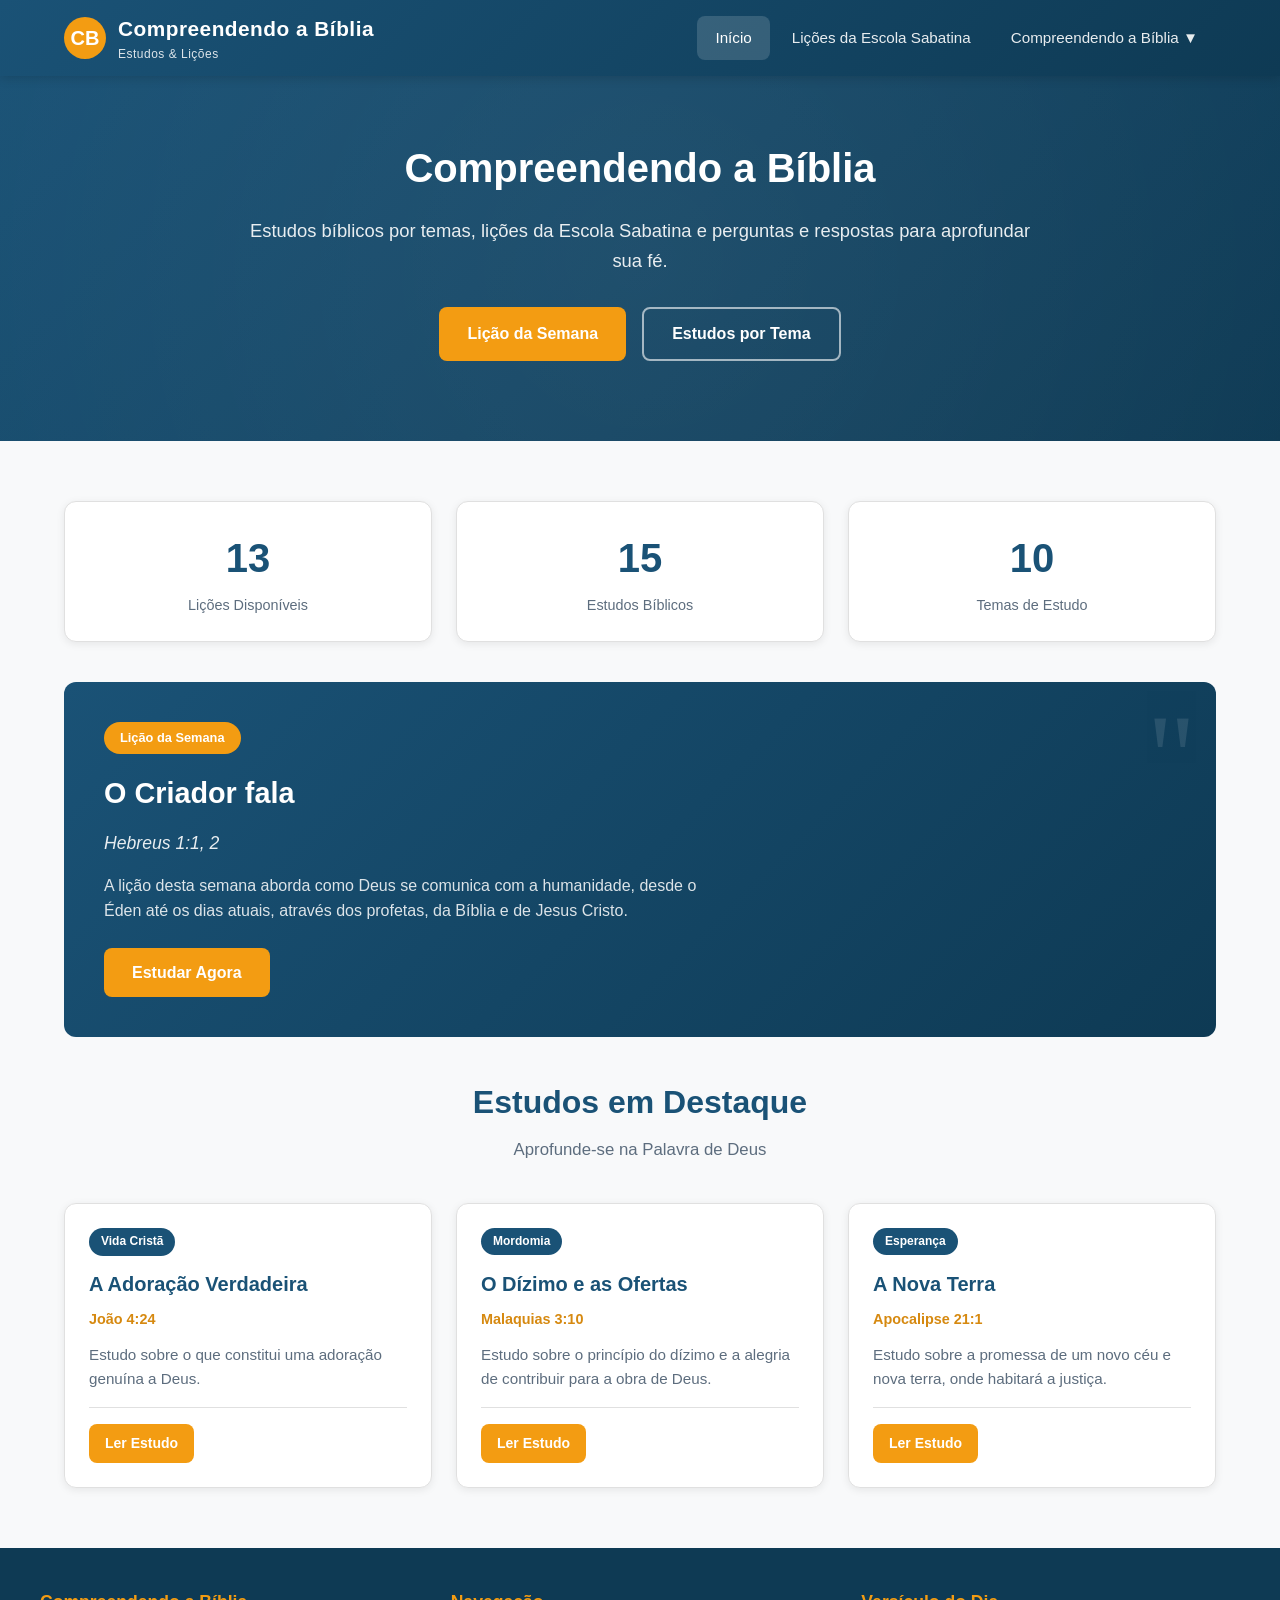
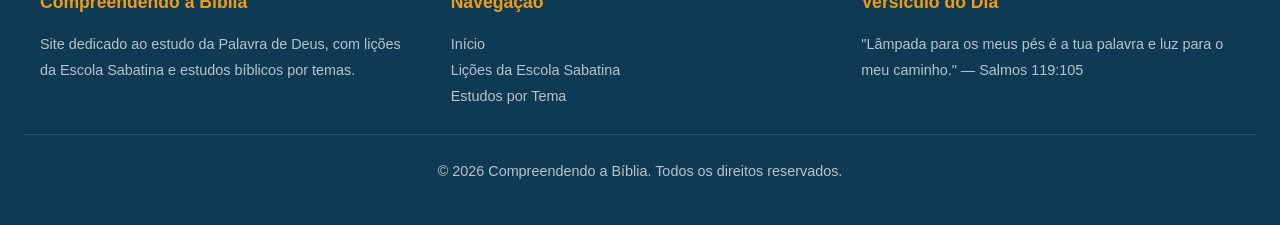
==== index.html @ 9265e379 "Add files via upload" ====
<!DOCTYPE html>
<html lang="pt-BR">
<head>
  <meta charset="UTF-8">
  <meta name="viewport" content="width=device-width, initial-scale=1.0">
  <title>Compreendendo a Bíblia — Estudos Bíblicos</title>
  <meta name="description" content="Site de estudos bíblicos por temas, lições da Escola Sabatina e perguntas e respostas para edificação espiritual.">
  <link rel="stylesheet" href="css/style.css">
  <link rel="icon" href="data:image/svg+xml,<svg xmlns='http://www.w3.org/2000/svg' viewBox='0 0 100 100'><text y='.9em' font-size='90'>📖</text></svg>">
</head>
<body>
  <header class="header">
    <div class="header-top">
      <a href="index.html" class="logo">
        <div class="logo-icon">CB</div>
        <div class="logo-text">
          Compreendendo a Bíblia
          <span>Estudos & Lições</span>
        </div>
      </a>
      <button class="nav-toggle" id="navToggle" aria-label="Menu">☰</button>
      <nav class="nav" id="nav">
        <a href="index.html" class="active">Início</a>
        <a href="licoes.html">Lições da Escola Sabatina</a>
        <div class="nav-dropdown">
          <a href="estudos.html" class="nav-dropdown-toggle">Compreendendo a Bíblia ▼</a>
          <div class="nav-dropdown-menu">
            <a href="tema-biblia.html">A Bíblia</a>
          </div>
        </div>
      </nav>
    </div>
  </header>

  <main id="app">
    <!-- Conteúdo renderizado via JavaScript -->
  </main>

  <footer class="footer">
    <div class="footer-content">
      <div>
        <h3>Compreendendo a Bíblia</h3>
        <p>Site dedicado ao estudo da Palavra de Deus, com lições da Escola Sabatina e estudos bíblicos por temas.</p>
      </div>
      <div>
        <h3>Navegação</h3>
        <p><a href="index.html">Início</a></p>
        <p><a href="licoes.html">Lições da Escola Sabatina</a></p>
        <p><a href="estudos.html">Estudos por Tema</a></p>
      </div>
      <div>
        <h3>Versículo do Dia</h3>
        <p>"Lâmpada para os meus pés é a tua palavra e luz para o meu caminho." — Salmos 119:105</p>
      </div>
    </div>
    <div class="footer-bottom">
      <p>&copy; 2026 Compreendendo a Bíblia. Todos os direitos reservados.</p>
    </div>
  </footer>

  <script src="js/data.js"></script>
  <script src="js/app.js"></script>
</body>
</html>
---- css/style.css ----
/* ============================================================
   ESTILOS DO SITE — Compreendendo a Bíblia
   ============================================================ */

:root {
  --primary: #1a5276;
  --primary-dark: #0e3a54;
  --primary-light: #2980b9;
  --secondary: #f39c12;
  --secondary-dark: #d68910;
  --accent: #27ae60;
  --text: #2c3e50;
  --text-light: #5d6d7e;
  --bg: #f8f9fa;
  --bg-card: #ffffff;
  --border: #e0e0e0;
  --shadow: 0 2px 8px rgba(0, 0, 0, 0.08);
  --shadow-hover: 0 4px 16px rgba(0, 0, 0, 0.12);
  --radius: 8px;
  --radius-lg: 12px;
  --transition: all 0.3s ease;
}

* {
  margin: 0;
  padding: 0;
  box-sizing: border-box;
}

html {
  scroll-behavior: smooth;
}

body {
  font-family: 'Segoe UI', Tahoma, Geneva, Verdana, sans-serif;
  background-color: var(--bg);
  color: var(--text);
  line-height: 1.6;
  min-height: 100vh;
  display: flex;
  flex-direction: column;
}

/* ============ HEADER ============ */
.header {
  background: linear-gradient(135deg, var(--primary) 0%, var(--primary-dark) 100%);
  color: white;
  padding: 0;
  position: sticky;
  top: 0;
  z-index: 1000;
  box-shadow: 0 2px 10px rgba(0, 0, 0, 0.15);
}

.header-top {
  display: flex;
  align-items: center;
  justify-content: space-between;
  padding: 12px 24px;
  max-width: 1200px;
  margin: 0 auto;
}

.logo {
  display: flex;
  align-items: center;
  gap: 12px;
  text-decoration: none;
  color: white;
}

.logo-icon {
  width: 42px;
  height: 42px;
  background: var(--secondary);
  border-radius: 50%;
  display: flex;
  align-items: center;
  justify-content: center;
  font-size: 20px;
  font-weight: bold;
}

.logo-text {
  font-size: 1.3rem;
  font-weight: 700;
  letter-spacing: 0.5px;
}

.logo-text span {
  display: block;
  font-size: 0.75rem;
  font-weight: 400;
  opacity: 0.85;
}

.nav-toggle {
  display: none;
  background: none;
  border: none;
  color: white;
  font-size: 1.5rem;
  cursor: pointer;
  padding: 8px;
}

.nav {
  display: flex;
  gap: 4px;
}

.nav a {
  color: rgba(255, 255, 255, 0.9);
  text-decoration: none;
  padding: 10px 18px;
  border-radius: var(--radius);
  font-weight: 500;
  font-size: 0.95rem;
  transition: var(--transition);
}

.nav a:hover,
.nav a.active {
  background: rgba(255, 255, 255, 0.15);
  color: white;
}

/* Dropdown Menu */
.nav-dropdown {
  position: relative;
}

.nav-dropdown-toggle {
  display: flex;
  align-items: center;
  gap: 4px;
}

.nav-dropdown-menu {
  display: none;
  position: absolute;
  top: 100%;
  left: 0;
  background: var(--primary-dark);
  min-width: 180px;
  border-radius: var(--radius);
  padding: 8px 0;
  box-shadow: 0 4px 12px rgba(0, 0, 0, 0.15);
  z-index: 1001;
}

.nav-dropdown:hover .nav-dropdown-menu {
  display: block;
}

.nav-dropdown-menu a {
  display: block;
  padding: 10px 20px;
  color: rgba(255, 255, 255, 0.9);
  text-decoration: none;
  transition: var(--transition);
}

.nav-dropdown-menu a:hover {
  background: rgba(255, 255, 255, 0.1);
  color: white;
}

/* ============ HERO ============ */
.hero {
  background: linear-gradient(135deg, var(--primary) 0%, var(--primary-dark) 100%);
  color: white;
  padding: 60px 24px 80px;
  text-align: center;
  position: relative;
  overflow: hidden;
}

.hero::before {
  content: '';
  position: absolute;
  top: -50%;
  left: -50%;
  width: 200%;
  height: 200%;
  background: radial-gradient(circle, rgba(255,255,255,0.05) 0%, transparent 60%);
  animation: pulse 8s ease-in-out infinite;
}

@keyframes pulse {
  0%, 100% { transform: scale(1); }
  50% { transform: scale(1.05); }
}

.hero-content {
  position: relative;
  z-index: 1;
  max-width: 800px;
  margin: 0 auto;
}

.hero h1 {
  font-size: 2.5rem;
  margin-bottom: 16px;
  font-weight: 700;
}

.hero p {
  font-size: 1.15rem;
  opacity: 0.9;
  margin-bottom: 32px;
}

.hero-cta {
  display: flex;
  gap: 16px;
  justify-content: center;
  flex-wrap: wrap;
}

/* ============ BOTÕES ============ */
.btn {
  display: inline-flex;
  align-items: center;
  gap: 8px;
  padding: 12px 28px;
  border-radius: var(--radius);
  font-size: 1rem;
  font-weight: 600;
  text-decoration: none;
  cursor: pointer;
  border: none;
  transition: var(--transition);
}

.btn-primary {
  background: var(--secondary);
  color: white;
}

.btn-primary:hover {
  background: var(--secondary-dark);
  transform: translateY(-2px);
  box-shadow: 0 4px 12px rgba(243, 156, 18, 0.4);
}

.btn-outline {
  background: transparent;
  color: white;
  border: 2px solid rgba(255, 255, 255, 0.6);
}

.btn-outline:hover {
  background: rgba(255, 255, 255, 0.1);
  border-color: white;
}

.btn-small {
  padding: 8px 16px;
  font-size: 0.875rem;
}

/* ============ CONTAINER ============ */
.container {
  max-width: 1200px;
  margin: 0 auto;
  padding: 0 24px;
  width: 100%;
}

.section {
  padding: 60px 0;
}

.section-title {
  text-align: center;
  margin-bottom: 40px;
}

.section-title h2 {
  font-size: 2rem;
  color: var(--primary);
  margin-bottom: 8px;
}

.section-title p {
  color: var(--text-light);
  font-size: 1.05rem;
}

/* ============ CARDS ============ */
.cards-grid {
  display: grid;
  grid-template-columns: repeat(auto-fill, minmax(320px, 1fr));
  gap: 24px;
}

.card {
  background: var(--bg-card);
  border-radius: var(--radius-lg);
  padding: 24px;
  box-shadow: var(--shadow);
  transition: var(--transition);
  border: 1px solid var(--border);
  display: flex;
  flex-direction: column;
}

.card:hover {
  transform: translateY(-4px);
  box-shadow: var(--shadow-hover);
}

.card-badge {
  display: inline-block;
  background: var(--primary);
  color: white;
  padding: 4px 12px;
  border-radius: 20px;
  font-size: 0.75rem;
  font-weight: 600;
  margin-bottom: 12px;
  width: fit-content;
}

.card-badge.secondary {
  background: var(--secondary);
}

.card-badge.accent {
  background: var(--accent);
}

.card h3 {
  font-size: 1.25rem;
  color: var(--primary);
  margin-bottom: 8px;
}

.card .versiculo {
  color: var(--secondary-dark);
  font-weight: 600;
  font-size: 0.9rem;
  margin-bottom: 12px;
}

.card p {
  color: var(--text-light);
  font-size: 0.95rem;
  flex-grow: 1;
  margin-bottom: 16px;
}

.card-footer {
  display: flex;
  justify-content: space-between;
  align-items: center;
  padding-top: 16px;
  border-top: 1px solid var(--border);
}

.card-date {
  font-size: 0.85rem;
  color: var(--text-light);
}

/* ============ LIÇÃO DA SEMANA ============ */
.licao-destaque {
  background: linear-gradient(135deg, var(--primary) 0%, var(--primary-dark) 100%);
  color: white;
  border-radius: var(--radius-lg);
  padding: 40px;
  margin-bottom: 40px;
  position: relative;
  overflow: hidden;
}

.licao-destaque::before {
  content: '"';
  position: absolute;
  top: -20px;
  right: 20px;
  font-size: 120px;
  opacity: 0.1;
  font-family: Georgia, serif;
}

.licao-destaque .badge {
  display: inline-block;
  background: var(--secondary);
  color: white;
  padding: 6px 16px;
  border-radius: 20px;
  font-size: 0.8rem;
  font-weight: 600;
  margin-bottom: 16px;
}

.licao-destaque h2 {
  font-size: 1.8rem;
  margin-bottom: 12px;
}

.licao-destaque .versiculo {
  font-size: 1.1rem;
  opacity: 0.9;
  margin-bottom: 16px;
  font-style: italic;
}

.licao-destaque p {
  opacity: 0.85;
  margin-bottom: 24px;
  max-width: 600px;
}

/* ============ BUSCA E FILTROS ============ */
.search-section {
  background: var(--bg-card);
  padding: 24px;
  border-radius: var(--radius-lg);
  box-shadow: var(--shadow);
  margin-bottom: 32px;
}

.search-box {
  display: flex;
  gap: 12px;
  margin-bottom: 20px;
}

.search-input {
  flex: 1;
  padding: 12px 16px;
  border: 2px solid var(--border);
  border-radius: var(--radius);
  font-size: 1rem;
  transition: var(--transition);
}

.search-input:focus {
  outline: none;
  border-color: var(--primary-light);
}

.filter-tags {
  display: flex;
  flex-wrap: wrap;
  gap: 8px;
}

.filter-tag {
  padding: 6px 16px;
  border: 1px solid var(--border);
  border-radius: 20px;
  background: white;
  cursor: pointer;
  font-size: 0.875rem;
  transition: var(--transition);
  color: var(--text);
}

.filter-tag:hover,
.filter-tag.active {
  background: var(--primary);
  color: white;
  border-color: var(--primary);
}

/* ============ PÁGINA DE DETALHE ============ */
.detalhe-header {
  background: linear-gradient(135deg, var(--primary) 0%, var(--primary-dark) 100%);
  color: white;
  padding: 40px 24px;
  text-align: center;
}

.detalhe-header h1 {
  font-size: 2rem;
  margin-bottom: 8px;
}

.detalhe-header .versiculo {
  font-size: 1.1rem;
  opacity: 0.9;
  font-style: italic;
}

.detalhe-content {
  max-width: 800px;
  margin: 0 auto;
  padding: 40px 24px;
}

.texto-biblico {
  background: #fef9e7;
  border-left: 4px solid var(--secondary);
  padding: 24px;
  border-radius: 0 var(--radius) var(--radius) 0;
  margin-bottom: 32px;
  font-size: 1.1rem;
  line-height: 1.8;
  color: var(--text);
}

.texto-biblico .ref {
  display: block;
  margin-top: 12px;
  font-weight: 600;
  color: var(--secondary-dark);
  font-size: 0.95rem;
}

/* ============ ABERTURA DA LIÇÃO ============ */
.abertura-licao {
  background: linear-gradient(135deg, #f8f9fa 0%, #e9ecef 100%);
  border-left: 4px solid var(--secondary);
  padding: 24px;
  border-radius: 0 var(--radius) var(--radius) 0;
  margin-bottom: 32px;
}

.abertura-versiculo {
  font-size: 1.1rem;
  font-style: italic;
  color: var(--text);
  margin-bottom: 16px;
  line-height: 1.8;
}

.abertura-periodo {
  font-size: 0.9rem;
  font-weight: 600;
  color: var(--secondary-dark);
  margin-bottom: 16px;
  text-transform: uppercase;
  letter-spacing: 0.5px;
}

.abertura-resumo {
  font-size: 1rem;
  color: var(--text);
  line-height: 1.8;
  margin-bottom: 16px;
}

.abertura-reflexao {
  font-size: 0.95rem;
  color: var(--text-light);
  line-height: 1.7;
  font-style: italic;
}

/* ============ PERGUNTAS E RESPOSTAS ============ */
.perguntas-section {
  margin-top: 40px;
}

.perguntas-section h2 {
  font-size: 1.5rem;
  color: var(--primary);
  margin-bottom: 24px;
  text-align: center;
}

.pergunta-card {
  background: var(--bg-card);
  border-radius: var(--radius-lg);
  margin-bottom: 16px;
  box-shadow: var(--shadow);
  overflow: hidden;
  border: 1px solid var(--border);
}

.pergunta-header {
  width: 100%;
  display: flex;
  align-items: center;
  gap: 12px;
  padding: 20px 24px;
  background: none;
  border: none;
  cursor: pointer;
  text-align: left;
  font-size: 1rem;
  font-weight: 600;
  color: var(--primary);
  transition: var(--transition);
}

.pergunta-header:hover {
  background: #f0f7ff;
}

.pergunta-header .icon {
  width: 32px;
  height: 32px;
  background: var(--primary);
  color: white;
  border-radius: 50%;
  display: flex;
  align-items: center;
  justify-content: center;
  font-size: 0.875rem;
  flex-shrink: 0;
  transition: var(--transition);
}

.pergunta-card.aberta .pergunta-header .icon {
  background: var(--secondary);
  transform: rotate(45deg);
}

.pergunta-body {
  max-height: 0;
  overflow: hidden;
  transition: max-height 0.3s ease;
}

.pergunta-card.aberta .pergunta-body {
  max-height: 500px;
}

.pergunta-body-inner {
  padding: 0 24px 20px 68px;
  color: var(--text-light);
  line-height: 1.7;
}

/* ============ NAVEGAÇÃO ENTRE LIÇÕES ============ */
.navegacao-licoes {
  display: flex;
  justify-content: space-between;
  align-items: center;
  margin-top: 40px;
  padding-top: 24px;
  border-top: 1px solid var(--border);
}

.nav-licao {
  display: flex;
  align-items: center;
  gap: 8px;
  padding: 12px 20px;
  background: var(--bg-card);
  border: 1px solid var(--border);
  border-radius: var(--radius);
  text-decoration: none;
  color: var(--text);
  font-weight: 500;
  transition: var(--transition);
}

.nav-licao:hover {
  background: var(--primary);
  color: white;
  border-color: var(--primary);
}

.nav-licao.disabled {
  opacity: 0.4;
  pointer-events: none;
}

/* ============ ESTATÍSTICAS ============ */
.stats {
  display: grid;
  grid-template-columns: repeat(auto-fit, minmax(200px, 1fr));
  gap: 24px;
  margin-bottom: 40px;
}

.stat-card {
  background: var(--bg-card);
  border-radius: var(--radius-lg);
  padding: 24px;
  text-align: center;
  box-shadow: var(--shadow);
  border: 1px solid var(--border);
  position: relative;
  transition: var(--transition);
}

.stat-card-link {
  cursor: pointer;
  text-decoration: none;
  color: inherit;
  display: block;
}

.stat-card-link:hover {
  transform: translateY(-4px);
  box-shadow: var(--shadow-hover);
  border-color: var(--primary);
}

.stat-card-link:hover .stat-number {
  color: var(--primary-light);
}

.stat-arrow {
  position: absolute;
  bottom: 16px;
  right: 16px;
  font-size: 0.9rem;
  color: var(--text-light);
  opacity: 0;
  transition: var(--transition);
}

.stat-card-link:hover .stat-arrow {
  opacity: 1;
  color: var(--primary);
}

.stat-number {
  font-size: 2.5rem;
  font-weight: 700;
  color: var(--primary);
}

.stat-label {
  color: var(--text-light);
  font-size: 0.9rem;
  margin-top: 4px;
}

/* ============ FOOTER ============ */
.footer {
  background: var(--primary-dark);
  color: white;
  padding: 40px 24px;
  margin-top: auto;
}

.footer-content {
  max-width: 1200px;
  margin: 0 auto;
  display: grid;
  grid-template-columns: repeat(auto-fit, minmax(250px, 1fr));
  gap: 32px;
}

.footer h3 {
  font-size: 1.1rem;
  margin-bottom: 16px;
  color: var(--secondary);
}

.footer p,
.footer a {
  color: rgba(255, 255, 255, 0.7);
  text-decoration: none;
  font-size: 0.9rem;
  line-height: 1.8;
}

.footer a:hover {
  color: white;
}

.footer-bottom {
  text-align: center;
  padding-top: 24px;
  margin-top: 24px;
  border-top: 1px solid rgba(255, 255, 255, 0.1);
  color: rgba(255, 255, 255, 0.5);
  font-size: 0.85rem;
}

/* ============ VAZIO ============ */
.empty-state {
  text-align: center;
  padding: 60px 24px;
  color: var(--text-light);
}

.empty-state .icon {
  font-size: 3rem;
  margin-bottom: 16px;
}

.empty-state h3 {
  font-size: 1.25rem;
  margin-bottom: 8px;
  color: var(--text);
}

/* ============ RESPONSIVO ============ */
@media (max-width: 768px) {
  .nav-toggle {
    display: block;
  }

  .nav {
    display: none;
    position: absolute;
    top: 100%;
    left: 0;
    right: 0;
    background: var(--primary-dark);
    flex-direction: column;
    padding: 16px;
    gap: 4px;
  }

  .nav.open {
    display: flex;
  }

  .nav a {
    padding: 12px 16px;
  }

  .hero h1 {
    font-size: 1.8rem;
  }

  .hero p {
    font-size: 1rem;
  }

  .section {
    padding: 40px 0;
  }

  .section-title h2 {
    font-size: 1.5rem;
  }

  .cards-grid {
    grid-template-columns: 1fr;
  }

  .licao-destaque {
    padding: 24px;
  }

  .licao-destaque h2 {
    font-size: 1.4rem;
  }

  .search-box {
    flex-direction: column;
  }

  .navegacao-licoes {
    flex-direction: column;
    gap: 12px;
  }

  .nav-licao {
    width: 100%;
    justify-content: center;
  }

  .pergunta-body-inner {
    padding-left: 24px;
  }
}

/* ============ ANIMAÇÕES ============ */
@keyframes fadeIn {
  from { opacity: 0; transform: translateY(10px); }
  to { opacity: 1; transform: translateY(0); }
}

.card {
  animation: fadeIn 0.4s ease forwards;
}

.card:nth-child(1) { animation-delay: 0.05s; }
.card:nth-child(2) { animation-delay: 0.1s; }
.card:nth-child(3) { animation-delay: 0.15s; }
.card:nth-child(4) { animation-delay: 0.2s; }
.card:nth-child(5) { animation-delay: 0.25s; }
.card:nth-child(6) { animation-delay: 0.3s; }

/* ============ PÁGINA DO PROFESSOR ============ */
.professor-header {
  background: linear-gradient(135deg, var(--primary) 0%, var(--primary-dark) 100%);
  color: white;
  padding: 60px 24px;
  text-align: center;
}

.professor-badge {
  display: inline-block;
  background: var(--secondary);
  color: white;
  padding: 6px 16px;
  border-radius: 20px;
  font-size: 0.8rem;
  font-weight: 600;
  margin-bottom: 16px;
}

.professor-header h1 {
  font-size: 2.2rem;
  margin-bottom: 12px;
}

.professor-subtitulo {
  font-size: 1.1rem;
  opacity: 0.9;
  margin-bottom: 16px;
}

.professor-licao {
  font-size: 0.95rem;
  opacity: 0.85;
}

.professor-objetivo {
  background: linear-gradient(135deg, #e8f6f3 0%, #d1f2eb 100%);
  border-left: 4px solid var(--accent);
  padding: 28px;
  border-radius: var(--radius);
  margin-bottom: 32px;
  box-shadow: var(--shadow);
  position: relative;
  overflow: hidden;
}

.professor-objetivo::after {
  content: "🎯";
  position: absolute;
  right: 20px;
  top: 50%;
  transform: translateY(-50%);
  font-size: 3rem;
  opacity: 0.15;
}

.professor-objetivo h3 {
  color: var(--accent);
  margin-bottom: 12px;
  font-size: 1.15rem;
}

.professor-objetivo p {
  position: relative;
  z-index: 1;
}

.professor-versiculo {
  background: linear-gradient(135deg, #fef9e7 0%, #fdebd0 100%);
  border-left: 4px solid var(--secondary);
  padding: 28px;
  border-radius: var(--radius);
  margin-bottom: 32px;
  box-shadow: var(--shadow);
  position: relative;
  overflow: hidden;
}

.professor-versiculo::after {
  content: "📖";
  position: absolute;
  right: 20px;
  top: 50%;
  transform: translateY(-50%);
  font-size: 3rem;
  opacity: 0.15;
}

.professor-versiculo h3 {
  color: var(--secondary-dark);
  margin-bottom: 12px;
  font-size: 1.15rem;
}

.professor-versiculo p {
  font-size: 1.1rem;
  font-style: italic;
  line-height: 1.8;
  position: relative;
  z-index: 1;
}

.professor-orientacoes {
  background: var(--bg-card);
  border-radius: var(--radius-lg);
  padding: 28px;
  box-shadow: var(--shadow);
  margin-bottom: 32px;
  border: 1px solid var(--border);
  position: relative;
  overflow: hidden;
}

.professor-orientacoes::before {
  content: "";
  position: absolute;
  top: 0;
  left: 0;
  width: 100%;
  height: 4px;
  background: linear-gradient(90deg, var(--accent), var(--primary-light), var(--primary));
}

.professor-orientacoes h3 {
  color: var(--primary);
  margin-bottom: 20px;
  font-size: 1.15rem;
  display: flex;
  align-items: center;
  gap: 8px;
}

.professor-orientacoes h3::before {
  content: "🎯";
}

.professor-orientacoes ul {
  list-style: none;
  padding-left: 0;
  display: grid;
  gap: 12px;
}

.professor-orientacoes li {
  padding: 14px 16px;
  background: #f0fdf4;
  border-radius: var(--radius);
  border-left: 3px solid var(--accent);
  line-height: 1.7;
  color: var(--text);
  transition: var(--transition);
}

.professor-orientacoes li:hover {
  background: #dcfce7;
  transform: translateX(4px);
}

.professor-orientacoes li::before {
  content: "✓";
  color: var(--accent);
  font-weight: bold;
  margin-right: 10px;
}

.professor-slides {
  margin-bottom: 32px;
}

.professor-slides h3 {
  color: var(--primary);
  margin-bottom: 24px;
  font-size: 1.3rem;
  text-align: center;
}

.slide-card {
  background: var(--bg-card);
  border-radius: var(--radius-lg);
  padding: 0;
  box-shadow: var(--shadow);
  margin-bottom: 24px;
  border: 1px solid var(--border);
  overflow: hidden;
  transition: var(--transition);
}

.slide-card:hover {
  box-shadow: var(--shadow-hover);
  transform: translateY(-2px);
}

.slide-header {
  display: flex;
  align-items: center;
  gap: 16px;
  padding: 20px 24px;
  background: linear-gradient(135deg, var(--primary) 0%, var(--primary-dark) 100%);
  color: white;
}

.slide-number {
  width: 44px;
  height: 44px;
  background: var(--secondary);
  color: white;
  border-radius: 12px;
  display: flex;
  align-items: center;
  justify-content: center;
  font-weight: 700;
  font-size: 1.2rem;
  flex-shrink: 0;
  box-shadow: 0 2px 8px rgba(0, 0, 0, 0.2);
}

.slide-header h4 {
  color: white;
  font-size: 1.15rem;
  font-weight: 600;
}

.slide-topicos {
  list-style: none;
  padding: 20px 24px;
  display: grid;
  gap: 12px;
}

.slide-topicos li {
  padding: 12px 16px;
  padding-left: 40px;
  position: relative;
  line-height: 1.6;
  color: var(--text);
  background: #f8f9fa;
  border-radius: var(--radius);
  border-left: 3px solid var(--primary-light);
  transition: var(--transition);
}

.slide-topicos li:hover {
  background: #e8f4fd;
  border-left-color: var(--secondary);
}

.slide-topicos li::before {
  content: "▸";
  color: var(--secondary);
  font-weight: bold;
  position: absolute;
  left: 16px;
  top: 12px;
}

.slide-nota {
  background: linear-gradient(135deg, #fff3cd 0%, #ffeaa7 100%);
  border-left: 4px solid var(--secondary);
  padding: 16px 20px;
  margin: 0 24px 24px;
  border-radius: var(--radius);
  font-size: 0.95rem;
  color: var(--text);
  position: relative;
}

.slide-nota::before {
  content: "💡";
  position: absolute;
  top: -10px;
  left: 16px;
  font-size: 1.2rem;
}

.professor-aprofundamento {
  margin-bottom: 32px;
}

.professor-aprofundamento h3 {
  color: var(--primary);
  margin-bottom: 24px;
  font-size: 1.3rem;
  text-align: center;
}

.aprofundamento-card {
  background: var(--bg-card);
  border-radius: var(--radius-lg);
  padding: 28px;
  box-shadow: var(--shadow);
  margin-bottom: 20px;
  border: 1px solid var(--border);
  border-left: 4px solid var(--primary-light);
  position: relative;
  overflow: hidden;
  transition: var(--transition);
}

.aprofundamento-card::before {
  content: "";
  position: absolute;
  top: 0;
  right: 0;
  width: 120px;
  height: 120px;
  background: radial-gradient(circle, rgba(26, 82, 118, 0.05) 0%, transparent 70%);
  border-radius: 50%;
  transform: translate(40%, -40%);
}

.aprofundamento-card:hover {
  box-shadow: var(--shadow-hover);
  transform: translateY(-2px);
}

.aprofundamento-card h4 {
  color: var(--primary);
  margin-bottom: 16px;
  font-size: 1.15rem;
  display: flex;
  align-items: center;
  gap: 8px;
}

.aprofundamento-card h4::before {
  content: "📖";
  font-size: 1.2rem;
}

.aprofundamento-card p {
  color: var(--text-light);
  line-height: 1.8;
  position: relative;
  z-index: 1;
}

@media (max-width: 768px) {
  .professor-header {
    padding: 40px 16px;
  }

  .professor-header h1 {
    font-size: 1.5rem;
  }

  .professor-subtitulo {
    font-size: 0.95rem;
  }

  .professor-licao {
    font-size: 0.85rem;
  }

  .professor-objetivo,
  .professor-versiculo,
  .professor-orientacoes,
  .slide-card,
  .aprofundamento-card {
    padding: 20px;
  }

  .professor-objetivo::after,
  .professor-versiculo::after {
    font-size: 2rem;
    right: 10px;
  }

  .slide-header {
    flex-direction: column;
    align-items: flex-start;
    gap: 12px;
    padding: 16px 20px;
  }

  .slide-number {
    width: 36px;
    height: 36px;
    font-size: 1rem;
  }

  .slide-header h4 {
    font-size: 1rem;
  }

  .slide-topicos {
    padding: 16px 20px;
    gap: 10px;
  }

  .slide-topicos li {
    padding: 10px 12px;
    padding-left: 32px;
    font-size: 0.9rem;
  }

  .slide-topicos li::before {
    left: 12px;
    top: 10px;
  }

  .slide-nota {
    margin: 0 20px 20px;
    padding: 12px 16px;
    font-size: 0.85rem;
  }

  .professor-orientacoes li {
    padding: 12px;
    font-size: 0.9rem;
  }

  .aprofundamento-card h4 {
    font-size: 1rem;
  }

  .aprofundamento-card p {
    font-size: 0.9rem;
  }

  .navegacao-licoes {
    flex-direction: column;
    gap: 12px;
  }

  .nav-licao {
    width: 100%;
    justify-content: center;
  }
}

@media (max-width: 480px) {
  .professor-header h1 {
    font-size: 1.3rem;
  }

  .slide-topicos li {
    font-size: 0.85rem;
  }

  .btn {
    padding: 10px 20px;
    font-size: 0.9rem;
  }
}
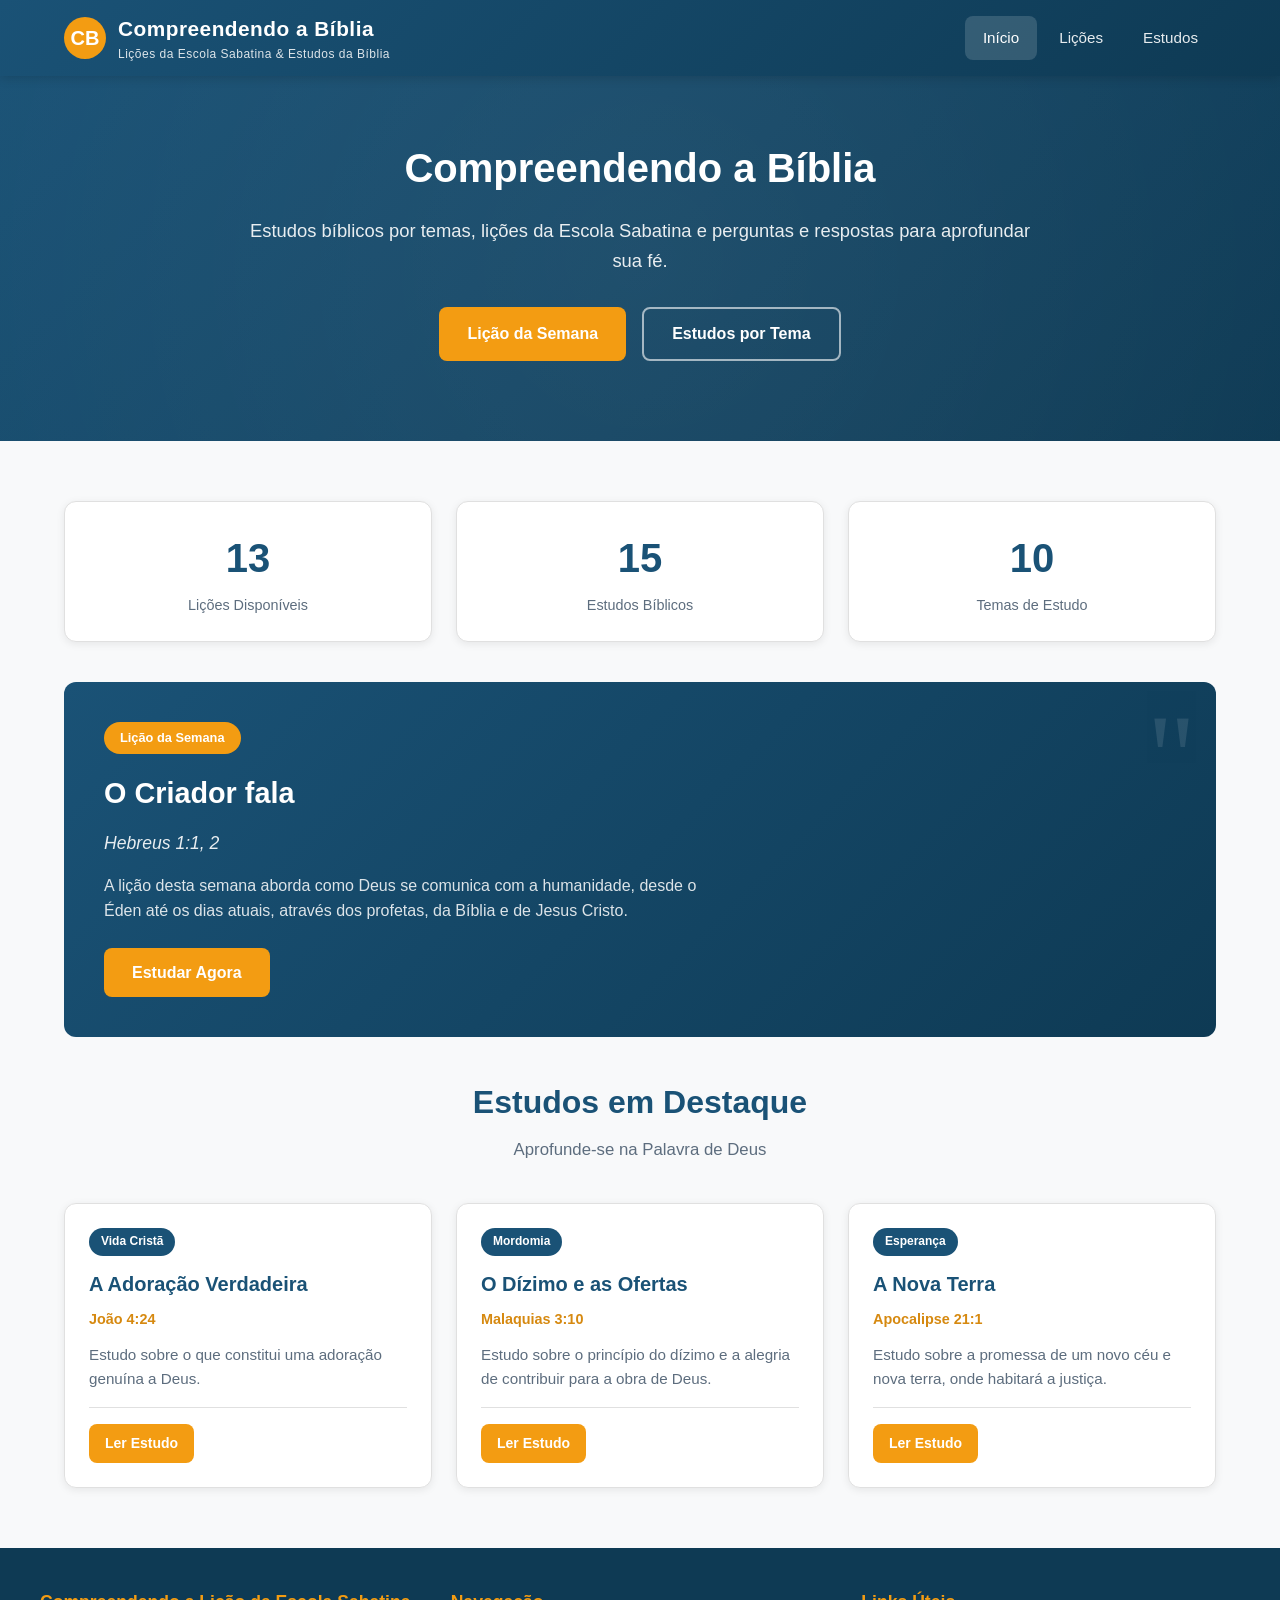
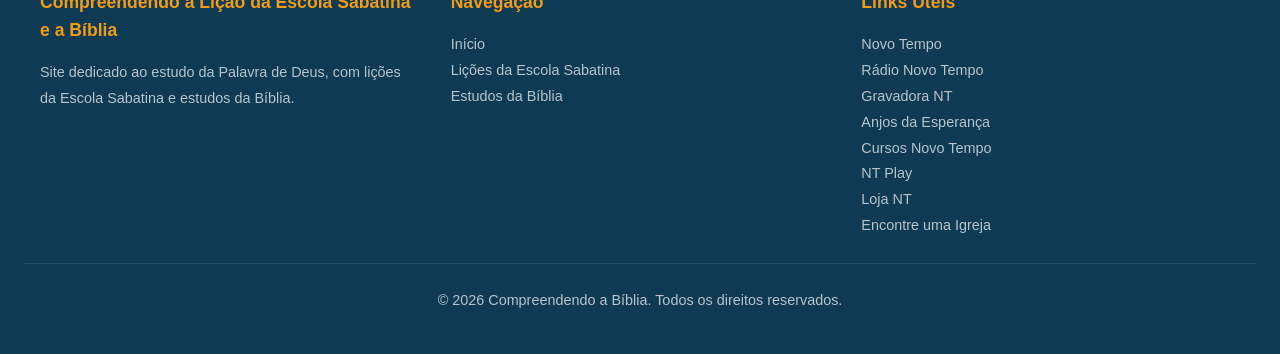
==== commit 76541fb8: "Add files via upload" ====
--- a/index.html
+++ b/index.html
@@ -3,8 +3,8 @@
 <head>
   <meta charset="UTF-8">
   <meta name="viewport" content="width=device-width, initial-scale=1.0">
-  <title>Compreendendo a Bíblia — Estudos Bíblicos</title>
-  <meta name="description" content="Site de estudos bíblicos por temas, lições da Escola Sabatina e perguntas e respostas para edificação espiritual.">
+  <title>Compreendendo a Lição da Escola Sabatina e a Bíblia — Estudos Bíblicos</title>
+  <meta name="description" content="Site dedicado ao estudo da Palavra de Deus, com lições da Escola Sabatina e estudos da Bíblia.">
   <link rel="stylesheet" href="css/style.css">
   <link rel="icon" href="data:image/svg+xml,<svg xmlns='http://www.w3.org/2000/svg' viewBox='0 0 100 100'><text y='.9em' font-size='90'>📖</text></svg>">
 </head>
@@ -15,19 +15,14 @@
         <div class="logo-icon">CB</div>
         <div class="logo-text">
           Compreendendo a Bíblia
-          <span>Estudos & Lições</span>
+          <span>Lições da Escola Sabatina & Estudos da Bíblia</span>
         </div>
       </a>
       <button class="nav-toggle" id="navToggle" aria-label="Menu">☰</button>
       <nav class="nav" id="nav">
         <a href="index.html" class="active">Início</a>
-        <a href="licoes.html">Lições da Escola Sabatina</a>
-        <div class="nav-dropdown">
-          <a href="estudos.html" class="nav-dropdown-toggle">Compreendendo a Bíblia ▼</a>
-          <div class="nav-dropdown-menu">
-            <a href="tema-biblia.html">A Bíblia</a>
-          </div>
-        </div>
+        <a href="licoes.html">Lições</a>
+        <a href="tema-biblia.html">Estudos</a>
       </nav>
     </div>
   </header>
@@ -39,18 +34,25 @@
   <footer class="footer">
     <div class="footer-content">
       <div>
-        <h3>Compreendendo a Bíblia</h3>
-        <p>Site dedicado ao estudo da Palavra de Deus, com lições da Escola Sabatina e estudos bíblicos por temas.</p>
+        <h3>Compreendendo a Lição da Escola Sabatina e a Bíblia</h3>
+        <p>Site dedicado ao estudo da Palavra de Deus, com lições da Escola Sabatina e estudos da Bíblia.</p>
       </div>
       <div>
         <h3>Navegação</h3>
         <p><a href="index.html">Início</a></p>
         <p><a href="licoes.html">Lições da Escola Sabatina</a></p>
-        <p><a href="estudos.html">Estudos por Tema</a></p>
+        <p><a href="estudos.html">Estudos da Bíblia</a></p>
       </div>
       <div>
-        <h3>Versículo do Dia</h3>
-        <p>"Lâmpada para os meus pés é a tua palavra e luz para o meu caminho." — Salmos 119:105</p>
+        <h3>Links Úteis</h3>
+        <p><a href="https://www.novotempo.com/" target="_blank" rel="noopener">Novo Tempo</a></p>
+        <p><a href="https://www.novotempo.com/radio/" target="_blank" rel="noopener">Rádio Novo Tempo</a></p>
+        <p><a href="https://www.youtube.com/@GravadoraNT" target="_blank" rel="noopener">Gravadora NT</a></p>
+        <p><a href="https://www.anjosdaesperanca.com/" target="_blank" rel="noopener">Anjos da Esperança</a></p>
+        <p><a href="https://novotempocursos.com/pt/" target="_blank" rel="noopener">Cursos Novo Tempo</a></p>
+        <p><a href="https://www.ntplay.com/home/index.html" target="_blank" rel="noopener">NT Play</a></p>
+        <p><a href="https://loja.novotempo.com/" target="_blank" rel="noopener">Loja NT</a></p>
+        <p><a href="https://igrejas.adventistas.org/" target="_blank" rel="noopener">Encontre uma Igreja</a></p>
       </div>
     </div>
     <div class="footer-bottom">
@@ -59,6 +61,8 @@
   </footer>
 
   <script src="js/data.js"></script>
+  <script src="js/data-loader.js"></script>
   <script src="js/app.js"></script>
+
 </body>
 </html>
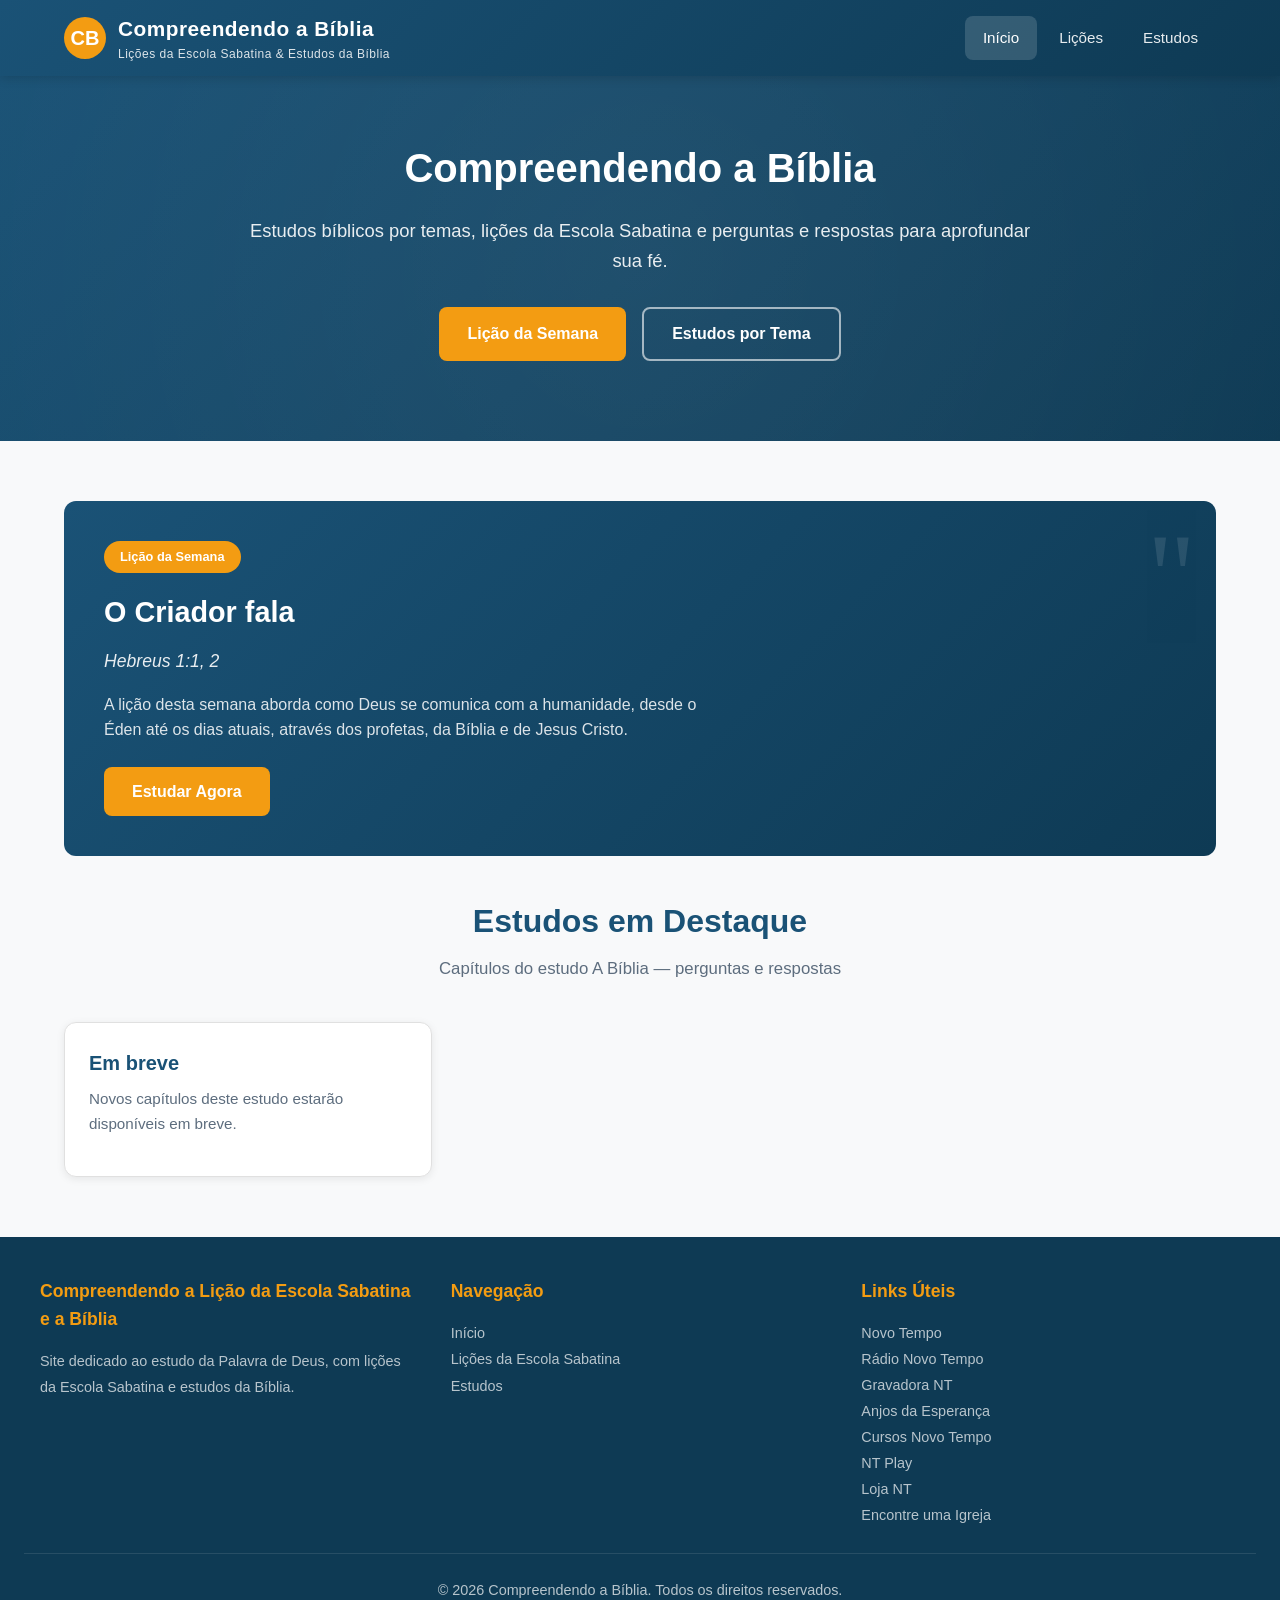
==== commit 1baad4fd: "Update index.html" ====
--- a/index.html
+++ b/index.html
@@ -41,7 +41,7 @@
         <h3>Navegação</h3>
         <p><a href="index.html">Início</a></p>
         <p><a href="licoes.html">Lições da Escola Sabatina</a></p>
-        <p><a href="estudos.html">Estudos da Bíblia</a></p>
+        <a href="tema-biblia.html">Estudos</a>
       </div>
       <div>
         <h3>Links Úteis</h3>
--- a/css/style.css
+++ b/css/style.css
@@ -1320,3 +1320,700 @@
     font-size: 0.9rem;
   }
 }
+
+/* ============ TEMA BÍBLIA ============ */
+.tema-container {
+  display: flex;
+  min-height: calc(100vh - 200px);
+}
+
+.tema-sidebar {
+  width: 280px;
+  background: var(--bg-card);
+  border-right: 1px solid var(--border);
+  position: sticky;
+  top: 74px;
+  height: calc(100vh - 74px);
+  overflow-y: auto;
+  flex-shrink: 0;
+}
+
+.tema-sidebar-header {
+  display: flex;
+  align-items: center;
+  justify-content: space-between;
+  padding: 16px 20px;
+  border-bottom: 1px solid var(--border);
+  background: var(--primary);
+  color: white;
+}
+
+.tema-sidebar-header h3 {
+  font-size: 1rem;
+  font-weight: 600;
+}
+
+.tema-sidebar-toggle {
+  display: none;
+  background: none;
+  border: none;
+  color: white;
+  font-size: 1.2rem;
+  cursor: pointer;
+}
+
+.tema-sidebar-nav {
+  padding: 12px 0;
+}
+
+.tema-sidebar-nav a {
+  display: block;
+  padding: 10px 20px;
+  color: var(--text);
+  text-decoration: none;
+  font-size: 0.9rem;
+  border-left: 3px solid transparent;
+  transition: var(--transition);
+}
+
+.tema-sidebar-nav a:hover {
+  background: #f0f7ff;
+  border-left-color: var(--primary-light);
+}
+
+.tema-sidebar-nav a.active {
+  background: #e8f4fd;
+  border-left-color: var(--primary);
+  color: var(--primary);
+  font-weight: 600;
+}
+
+.tema-main {
+  flex: 1;
+  padding: 0;
+  min-width: 0;
+}
+
+@media (max-width: 768px) {
+  .tema-container {
+    flex-direction: column;
+  }
+
+  .tema-sidebar {
+    width: 100%;
+    position: relative;
+    top: 0;
+    height: auto;
+    border-right: none;
+    border-bottom: 1px solid var(--border);
+  }
+
+  .tema-sidebar-toggle {
+    display: block;
+  }
+
+  .tema-sidebar-nav {
+    display: none;
+    padding: 8px 0;
+  }
+
+  .tema-sidebar-nav.open {
+    display: block;
+  }
+
+  .tema-sidebar-nav a {
+    padding: 12px 20px;
+  }
+}
+.capitulo-titulo {
+  margin-bottom: 24px;
+}
+
+.capitulo-titulo h2 {
+  color: var(--primary);
+  font-size: 1.5rem;
+  padding-bottom: 12px;
+  border-bottom: 3px solid var(--secondary);
+}
+
+.secao-titulo {
+  margin-bottom: 24px;
+}
+
+.secao-titulo h3 {
+  color: var(--primary-dark);
+  font-size: 1.2rem;
+  padding: 12px 16px;
+  background: #e8f4fd;
+  border-radius: var(--radius);
+  border-left: 4px solid var(--primary);
+}
+
+/* Seletor global de versão - FIXO NO TOPO */
+.versao-global {
+  position: sticky;
+  top: 74px;
+  z-index: 100;
+  background: var(--bg-card);
+  border: 1px solid var(--border);
+  border-radius: var(--radius);
+  overflow: hidden;
+  margin-bottom: 32px;
+  box-shadow: var(--shadow);
+}
+
+.versao-global-titulo {
+  background: linear-gradient(135deg, var(--primary) 0%, var(--primary-dark) 100%);
+  color: white;
+  padding: 12px 20px;
+  font-size: 1rem;
+  font-weight: 600;
+  text-align: center;
+}
+
+.versao-global-tabs {
+  display: flex;
+  background: #f8f9fa;
+  border-bottom: 1px solid var(--border);
+}
+
+.versao-global-tabs .versao-tab {
+  flex: 1;
+  padding: 14px 20px;
+  border: none;
+  background: transparent;
+  cursor: pointer;
+  font-size: 0.9rem;
+  font-weight: 600;
+  color: var(--text-light);
+  transition: var(--transition);
+}
+
+.versao-global-tabs .versao-tab:hover {
+  background: #e8f4fd;
+  color: var(--primary);
+}
+
+.versao-global-tabs .versao-tab.active {
+  background: var(--primary);
+  color: white;
+}
+
+/* Perguntas */
+.biblia-pergunta {
+  background: var(--bg-card);
+  border: 1px solid var(--border);
+  border-radius: var(--radius-lg);
+  margin-bottom: 16px;
+  box-shadow: var(--shadow);
+}
+
+.pergunta-header {
+  display: flex;
+  align-items: center;
+  gap: 16px;
+  padding: 20px 24px;
+  background: #f8f9fa;
+  border-bottom: 1px solid var(--border);
+}
+
+.pergunta-numero {
+  width: 36px;
+  height: 36px;
+  background: var(--primary);
+  color: white;
+  border-radius: 50%;
+  display: flex;
+  align-items: center;
+  justify-content: center;
+  font-weight: 700;
+  font-size: 0.9rem;
+  flex-shrink: 0;
+}
+
+.pergunta-texto {
+  font-size: 1rem;
+  font-weight: 600;
+  color: var(--primary);
+  flex: 1;
+}
+
+.pergunta-content {
+  padding: 20px 24px;
+}
+
+.versiculo-biblia {
+  background: #fef9e7;
+  border-left: 4px solid var(--secondary);
+  padding: 16px;
+  border-radius: var(--radius);
+  margin-bottom: 16px;
+}
+
+.versiculo-biblia strong {
+  color: var(--secondary-dark);
+  display: block;
+  margin-bottom: 8px;
+  font-size: 0.9rem;
+}
+
+.versiculo-biblia p {
+  font-style: italic;
+  line-height: 1.8;
+  color: var(--text);
+}
+
+/* Resposta escondida */
+.resposta-biblia {
+  background: #f8f9fa;
+  border: 1px solid var(--border);
+  border-radius: var(--radius);
+  overflow: hidden;
+}
+
+.btn-resposta {
+  width: 100%;
+  display: flex;
+  align-items: center;
+  justify-content: center;
+  gap: 8px;
+  padding: 14px 20px;
+  background: var(--primary);
+  color: white;
+  border: none;
+  border-radius: var(--radius);
+  font-size: 0.95rem;
+  font-weight: 600;
+  cursor: pointer;
+  transition: var(--transition);
+}
+
+.btn-resposta:hover {
+  background: var(--primary-dark);
+}
+
+.btn-resposta .icone-resposta {
+  font-size: 1.2rem;
+  font-weight: bold;
+  transition: var(--transition);
+}
+
+.btn-resposta.aberta .icone-resposta {
+  transform: rotate(45deg);
+}
+
+.resposta-conteudo {
+  max-height: 0;
+  overflow: hidden;
+  transition: max-height 0.3s ease;
+  background: #d4edda;
+  border-left: 4px solid var(--accent);
+}
+
+.resposta-conteudo.aberta {
+  max-height: 500px;
+  padding: 16px;
+}
+
+.resposta-conteudo strong {
+  color: var(--accent);
+  display: block;
+  margin-bottom: 8px;
+  font-size: 0.9rem;
+  text-transform: uppercase;
+  letter-spacing: 0.5px;
+}
+
+/* Card de estudo na página de estudos */
+.estudo-card {
+  cursor: pointer;
+  transition: var(--transition);
+}
+
+/* Perguntas na página de detalhe */
+.pergunta-card {
+  background: var(--bg-card);
+  border: 1px solid var(--border);
+  border-radius: var(--radius-lg);
+  margin-bottom: 16px;
+  overflow: hidden;
+  box-shadow: var(--shadow);
+}
+
+.pergunta-header {
+  display: flex;
+  align-items: center;
+  gap: 16px;
+  padding: 20px 24px;
+  background: #f8f9fa;
+  border-bottom: 1px solid var(--border);
+}
+
+.pergunta-numero {
+  width: 36px;
+  height: 36px;
+  background: var(--primary);
+  color: white;
+  border-radius: 50%;
+  display: flex;
+  align-items: center;
+  justify-content: center;
+  font-weight: 700;
+  font-size: 0.9rem;
+  flex-shrink: 0;
+}
+
+.pergunta-texto {
+  font-size: 1rem;
+  font-weight: 600;
+  color: var(--primary);
+  flex: 1;
+}
+
+.pergunta-content {
+  padding: 20px 24px;
+}
+
+/* Resposta escondida */
+.resposta-biblia {
+  background: #f8f9fa;
+  border: 1px solid var(--border);
+  border-radius: var(--radius);
+  overflow: hidden;
+}
+
+.btn-resposta {
+  width: 100%;
+  display: flex;
+  align-items: center;
+  justify-content: center;
+  gap: 8px;
+  padding: 14px 20px;
+  background: var(--primary);
+  color: white;
+  border: none;
+  border-radius: var(--radius);
+  font-size: 0.95rem;
+  font-weight: 600;
+  cursor: pointer;
+  transition: var(--transition);
+}
+
+.btn-resposta:hover {
+  background: var(--primary-dark);
+}
+
+.btn-resposta .icone-resposta {
+  font-size: 1.2rem;
+  font-weight: bold;
+  transition: var(--transition);
+}
+
+.btn-resposta.aberta .icone-resposta {
+  transform: rotate(45deg);
+}
+
+.resposta-conteudo {
+  max-height: 0;
+  overflow: hidden;
+  transition: max-height 0.3s ease;
+  background: #d4edda;
+  border-left: 4px solid var(--accent);
+}
+
+.resposta-conteudo.aberta {
+  max-height: 500px;
+  padding: 16px;
+}
+
+.resposta-conteudo strong {
+  color: var(--accent);
+  display: block;
+  margin-bottom: 8px;
+  font-size: 0.9rem;
+  text-transform: uppercase;
+  letter-spacing: 0.5px;
+}
+
+.estudo-card:hover {
+  transform: translateY(-4px);
+  box-shadow: var(--shadow-hover);
+}
+
+/* Botão voltar ao topo */
+.back-to-top {
+  position: fixed;
+  bottom: 30px;
+  right: 30px;
+  width: 50px;
+  height: 50px;
+  background: var(--primary);
+  color: white;
+  border: none;
+  border-radius: 50%;
+  font-size: 1.5rem;
+  cursor: pointer;
+  box-shadow: 0 4px 12px rgba(0, 0, 0, 0.2);
+  opacity: 0;
+  visibility: hidden;
+  transition: var(--transition);
+  z-index: 999;
+}
+
+.back-to-top.visible {
+  opacity: 1;
+  visibility: visible;
+}
+
+.back-to-top:hover {
+  background: var(--primary-dark);
+  transform: translateY(-3px);
+}
+
+@media (max-width: 768px) {
+  .back-to-top {
+    width: 44px;
+    height: 44px;
+    font-size: 1.2rem;
+    bottom: 20px;
+    right: 20px;
+  }
+
+  .versao-global-tabs .versao-tab {
+    padding: 12px 16px;
+    font-size: 0.85rem;
+  }
+
+  .pergunta-header {
+    padding: 16px 20px;
+  }
+
+  .pergunta-body {
+    padding: 16px 20px;
+  }
+}
+
+
+/* ===== Menu lateral em acordeão (capítulos) — novo visual ===== */
+.tema-sidebar {
+  width: 280px;
+  background: linear-gradient(180deg, #f4f8fb 0%, #e9f1f8 100%);
+  border-right: 1px solid #d3e0ea;
+  position: sticky;
+  top: 74px;
+  height: calc(100vh - 74px);
+  overflow-y: auto;
+  flex-shrink: 0;
+}
+.tema-sidebar-header {
+  display: flex;
+  align-items: center;
+  justify-content: space-between;
+  padding: 18px 20px;
+  border-bottom: 1px solid rgba(255, 255, 255, 0.15);
+  background: linear-gradient(135deg, var(--primary) 0%, var(--primary-dark) 100%);
+  color: #fff;
+}
+.tema-sidebar-header h3 {
+  font-size: 0.95rem;
+  font-weight: 700;
+  letter-spacing: 0.3px;
+}
+.tema-capitulo-btn {
+  width: 100%;
+  text-align: left;
+  background: transparent;
+  border: none;
+  padding: 12px 16px;
+  margin: 2px 0;
+  font-size: 0.95rem;
+  font-weight: 700;
+  color: var(--primary-dark);
+  cursor: pointer;
+  display: flex;
+  align-items: center;
+  gap: 8px;
+  border-left: 3px solid transparent;
+  border-radius: 6px;
+  transition: all 0.2s ease;
+}
+.tema-capitulo-btn:hover { background: rgba(26, 82, 118, 0.08); }
+.tema-capitulo.open > .tema-capitulo-btn { color: var(--primary); }
+.tema-capitulo-seta {
+  display: inline-block;
+  width: 14px;
+  color: var(--secondary);
+  flex-shrink: 0;
+}
+.tema-secoes {
+  max-height: 0;
+  overflow: hidden;
+  transition: max-height 0.3s ease;
+}
+.tema-secoes.aberto { max-height: 2000px; }
+.tema-secao-btn {
+  display: block;
+  width: 100%;
+  text-align: left;
+  background: transparent;
+  border: none;
+  padding: 9px 12px 9px 34px;
+  margin: 1px 0;
+  font-size: 0.9rem;
+  color: var(--text);
+  cursor: pointer;
+  border-left: 3px solid transparent;
+  border-radius: 0 6px 6px 0;
+  line-height: 1.35;
+  white-space: normal;
+  transition: all 0.2s ease;
+}
+.tema-secao-btn:hover {
+  background: rgba(26, 82, 118, 0.10);
+  color: var(--primary);
+}
+.tema-secao-btn.active {
+  background: var(--primary);
+  color: #fff;
+  font-weight: 600;
+  border-left-color: var(--secondary);
+}
+.tema-em-breve {
+  padding: 14px 18px;
+  margin: 10px 12px;
+  font-size: 0.85rem;
+  color: var(--primary-dark);
+  background: #e8f4fd;
+  border: 1px dashed var(--primary-light);
+  border-radius: 8px;
+  line-height: 1.5;
+}
+.tema-secoes.aberto { max-height: 600px; }
+
+/* ============================================================
+   TEMA BÍBLIA — MOBILE: BARRA LATERAL EM GAVETA (DRAWER)
+   ============================================================ */
+.tema-overlay {
+  display: none;
+  position: fixed;
+  inset: 0;
+  background: rgba(0, 0, 0, 0.55);
+  z-index: 1040;
+}
+.tema-overlay.ativa {
+  display: block;
+}
+
+@media (max-width: 768px) {
+  /* Container: volta a empilhar, sem altura mínima forçada */
+  .tema-container {
+    flex-direction: column;
+    min-height: auto;
+  }
+
+  /* Sidebar vira gaveta fixa escondida fora da tela */
+  .tema-sidebar {
+    position: fixed;
+    top: 0;
+    left: 0;
+    bottom: 0;
+    width: 84%;
+    max-width: 320px;
+    height: 100vh;
+    z-index: 1050;
+    transform: translateX(-105%);
+    transition: transform 0.3s ease;
+    border-right: 1px solid #d3e0ea;
+    box-shadow: 4px 0 20px rgba(0, 0, 0, 0.25);
+    border-bottom: none;
+    overflow-y: auto;
+  }
+  .tema-sidebar.aberta {
+    transform: translateX(0);
+  }
+
+  /* A navegação fica SEMPRE visível dentro da gaveta
+     (quem abre/fecha agora é a gaveta inteira) */
+  .tema-sidebar-nav {
+    display: block !important;
+  }
+  .tema-secoes.aberto {
+    max-height: 2000px;
+  }
+
+  /* Botão fixo "☰ Capítulos" — gruda logo abaixo do header */
+  .tema-abrir-gaveta {
+    display: inline-flex;
+    align-items: center;
+    gap: 8px;
+    position: sticky;
+    top: 74px;
+    z-index: 900;
+    background: var(--primary);
+    color: #fff;
+    border: none;
+    border-radius: var(--radius);
+    padding: 10px 18px;
+    font-size: 0.9rem;
+    font-weight: 600;
+    cursor: pointer;
+    margin-bottom: 14px;
+    box-shadow: var(--shadow);
+  }
+
+  /* Conteúdo ocupa a tela toda, com respiro */
+  .tema-main {
+    padding: 0 16px 48px;
+    width: 100%;
+  }
+
+/* Seletor de versão FICA FIXO no mobile, logo abaixo do menu */
+.versao-global {
+  position: sticky;
+  top: 126px;              /* gruda abaixo do header */
+  z-index: 950;           /* acima do conteúdo, abaixo do header */
+  margin-bottom: 10px;
+}
+.versao-global-titulo {
+  padding: 8px 16px;      /* mais compacto no celular */
+  font-size: 0.9rem;
+}
+.versao-global-tabs .versao-tab {
+  padding: 10px 12px;     /* abas menores, cabem na tela */
+  font-size: 0.8rem;
+}
+   
+
+  /* Textos: tamanho confortável e espaçamento melhor */
+  .capitulo-titulo h2 {
+    font-size: 1.3rem;
+  }
+  .secao-titulo h3 {
+    font-size: 1.05rem;
+    padding: 10px 14px;
+  }
+  .pergunta-header {
+    padding: 14px 16px;
+    gap: 12px;
+  }
+  .pergunta-texto {
+    font-size: 0.95rem;
+    line-height: 1.5;
+  }
+  .pergunta-content {
+    padding: 16px;
+  }
+  .versiculo-biblia {
+    padding: 14px;
+  }
+  .versiculo-biblia p {
+    font-size: 0.95rem;
+  }
+  .resposta-conteudo.aberta {
+    padding: 14px;
+  }
+  .btn-resposta {
+    padding: 12px 16px;
+    font-size: 0.9rem;
+  }
+}
